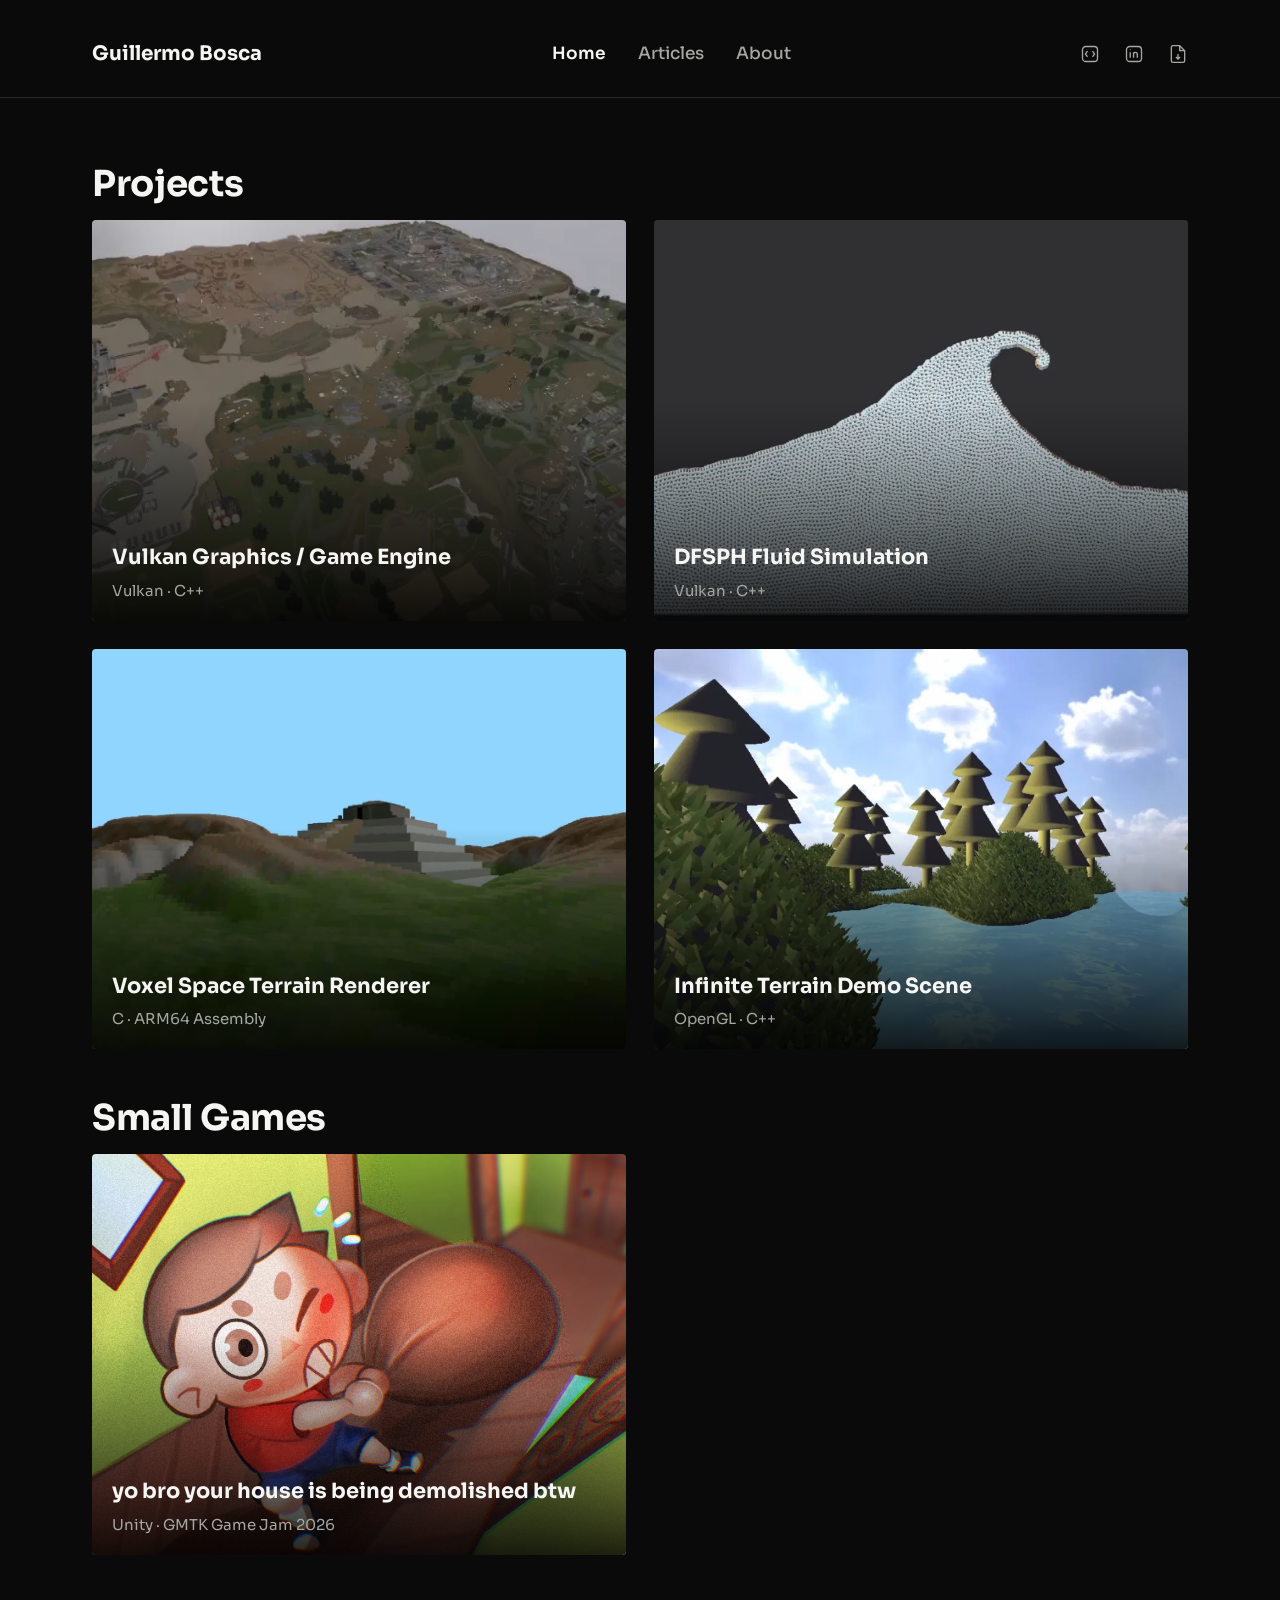
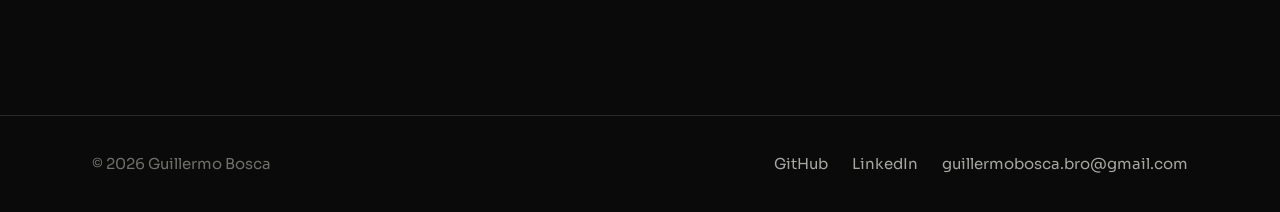
==== index.html @ 236671df "website" ====
<!DOCTYPE html>
<html lang="en">
<head>
<meta charset="UTF-8">
<meta name="viewport" content="width=device-width, initial-scale=1.0">
<title>Guillermo Bosca — Graphics &amp; Engine Programmer</title>
<meta name="description" content="Portfolio of Guillermo Bosca — graphics and game engine programmer working with Vulkan, OpenGL and low-level systems.">
<link rel="stylesheet" href="css/style.css">
</head>
<body>

<header class="site-header">
  <div class="wrap">
    <a href="index.html" class="logo">Guillermo Bosca</a>

    <nav class="main-nav" aria-label="Primary">
      <a href="index.html" class="active">Home</a>
      <a href="articles.html">Articles</a>
      <a href="about.html">About</a>
    </nav>

    <div class="header-icons">
      <a class="icon-link" href="https://github.com/kenhacodes" target="_blank" rel="noopener" aria-label="GitHub">
        <svg viewBox="0 0 24 24" fill="none" stroke="currentColor" stroke-width="1.6"><rect x="3" y="3" width="18" height="18" rx="4"/><path d="M9 8.5 6.5 12 9 15.5M15 8.5 17.5 12 15 15.5"/></svg>
      </a>
      <a class="icon-link" href="https://linkedin.com/in/guillermo-bosca" target="_blank" rel="noopener" aria-label="LinkedIn">
        <svg viewBox="0 0 24 24" fill="none" stroke="currentColor" stroke-width="1.6"><rect x="3" y="3" width="18" height="18" rx="4"/><line x1="7.5" y1="10" x2="7.5" y2="16.5"/><circle cx="7.5" cy="7" r="0.6" fill="currentColor" stroke="none"/><path d="M11.5 16.5V10M11.5 12.5c0-1.5 1-2.5 2.3-2.5 1.3 0 2.2.9 2.2 2.5v4"/></svg>
      </a>
      <a class="icon-link" href="assets/cv/Guillermo_Bosca_CV.pdf" target="_blank" rel="noopener" aria-label="Download CV (PDF)">
        <svg viewBox="0 0 24 24" fill="none" stroke="currentColor" stroke-width="1.6"><path d="M14 2H6a2 2 0 0 0-2 2v16a2 2 0 0 0 2 2h12a2 2 0 0 0 2-2V8z"/><path d="M14 2v6h6"/><path d="M12 12v6M9.5 15.5 12 18l2.5-2.5"/></svg>
      </a>
    </div>

    <button class="nav-toggle" aria-label="Toggle menu">
      <svg width="20" height="20" viewBox="0 0 24 24" fill="none" stroke="currentColor" stroke-width="2"><line x1="3" y1="6" x2="21" y2="6"/><line x1="3" y1="12" x2="21" y2="12"/><line x1="3" y1="18" x2="21" y2="18"/></svg>
    </button>
  </div>
</header>

<main class="wrap">

  <h1>
    <br>
    Projects
</h1>

  <div class="project-grid">

    <!-- Each card: put a cover image at the src below, and (optionally) a
         short muted video at data-hover-src to autoplay on hover. -->
    <a class="card" href="projects/vulkan-engine.html">
      <div class="card-media">
        
        <img src="assets/img/covers/cover_ghostengine.webp" alt="" onerror="this.style.display='none'">
        <video data-hover-src="assets/img/covers/previewghost.mp4" muted loop playsinline></video>
      </div>
      <div class="card-scrim"></div>
      <div class="card-copy">
        <div class="t">Vulkan Graphics / Game Engine</div>
        <div class="s">Vulkan · C++ </div>
      </div>
    </a>

    <a class="card" href="projects/fluid-sim.html">
      <div class="card-media">
        <div class="media-placeholder">
          <svg viewBox="0 0 24 24" fill="none" stroke="currentColor" stroke-width="1.4"><rect x="3" y="3" width="18" height="18" rx="2"/><circle cx="8.5" cy="8.5" r="1.5"/><path d="M21 15l-5-5L5 21"/></svg>
          <span>Add image</span>
        </div>
        <img src="assets/img/covers/cover_fluid.webp" alt="" onerror="this.style.display='none'">
        <video data-hover-src="assets/img/covers/previewfluid.mp4" muted loop playsinline></video>
      </div>
      <div class="card-scrim"></div>
      <div class="card-copy">
        <div class="t">DFSPH Fluid Simulation </div>
        <div class="s">Vulkan · C++ </div>
      </div>
    </a>

    <a class="card" href="projects/voxel-terrain.html">
      <div class="card-media">
        <div class="media-placeholder">
          <svg viewBox="0 0 24 24" fill="none" stroke="currentColor" stroke-width="1.4"><rect x="3" y="3" width="18" height="18" rx="2"/><circle cx="8.5" cy="8.5" r="1.5"/><path d="M21 15l-5-5L5 21"/></svg>
          <span>Add image</span>
        </div>
        <img src="assets/img/covers/covervoxel.webp" alt="" onerror="this.style.display='none'">
        <video data-hover-src="assets/img/covers/previewvoxel.mp4" muted loop playsinline></video>
      </div>
      <div class="card-scrim"></div>
      <div class="card-copy">
        <div class="t">Voxel Space Terrain Renderer</div>
        <div class="s">C · ARM64 Assembly</div>
      </div>
    </a>

    <a class="card" href="projects/infinite-terrain.html">
      <div class="card-media">
        <div class="media-placeholder">
          <svg viewBox="0 0 24 24" fill="none" stroke="currentColor" stroke-width="1.4"><rect x="3" y="3" width="18" height="18" rx="2"/><circle cx="8.5" cy="8.5" r="1.5"/><path d="M21 15l-5-5L5 21"/></svg>
          <span>Add image</span>
        </div>
        <img src="assets/img/covers/islands1.webp" alt="" onerror="this.style.display='none'">
        <video data-hover-src="assets/img/covers/previewislands.mp4" muted loop playsinline></video>
      </div>
      <div class="card-scrim"></div>
      <div class="card-copy">
        <div class="t">Infinite Terrain Demo Scene</div>
        <div class="s">OpenGL · C++</div>
      </div>
    </a>

  </div>

<h1>
  Small Games
</h1>

 <div class="project-grid">

    <!--
      <a class="card" href="projects/reboot.html">
        <div class="card-media">
          
        <img src="assets/img/covers/reboot.webp" alt="" onerror="this.style.display='none'">
        <video data-hover-src="" muted loop playsinline></video>
      </div>
      <div class="card-scrim"></div>
      <div class="card-copy">
        <div class="t">Reboot</div>
        <div class="s">Unity · GMTK Game Jam 2025 </div>
      </div>
    </a>
    -->

    <a class="card" href="https://kenhanice.itch.io/yo-bro-your-house-is-being-demolished-btw">
      <div class="card-media">
       
        <img src="assets/img/covers/brocover.webp" alt="" onerror="this.style.display='none'">
        <video data-hover-src="assets/img/gallery/fluid-sim-preview.mp4" muted loop playsinline></video>
      </div>
      <div class="card-scrim"></div>
      <div class="card-copy">
        <div class="t"> yo bro your house is being demolished btw </div>
        <div class="s">Unity · GMTK Game Jam 2026 </div>
      </div>
    </a>


  </div>

</main>

<footer class="site-footer">
  <div class="wrap">
    <p>&copy; 2026 Guillermo Bosca</p>
    <div class="footer-links">
      <a href="https://github.com/kenhacodes" target="_blank" rel="noopener">GitHub</a>
      <a href="https://linkedin.com/in/guillermo-bosca" target="_blank" rel="noopener">LinkedIn</a>
      <a href="mailto:guillermobosca.bro@gmail.com">guillermobosca.bro@gmail.com</a>
    </div>
  </div>
</footer>

<script src="js/main.js"></script>
</body>
</html>
---- css/style.css ----
/* ==========================================================================
   Guillermo Bosca — Portfolio
   Minimal, bold, editorial. Flat dark background (add your own photo/video
   where noted), one confident type family at heavy weights, no chrome.
   ========================================================================== */

@import url('https://fonts.googleapis.com/css2?family=Sora:wght@400;500;600;700;800&display=swap');

:root{
  --bg:            #0a0a0a;
  --bg-elev-1:     #161616;
  --bg-elev-2:     #1f1f1f;
  --line:          #2a2a2a;

  --text:          #f5f5f3;
  --text-muted:    #a6a6a3;
  --text-dim:      #6f6f6c;

  --accent:        #ffb020;

  --font: 'Sora', 'Helvetica Neue', Arial, sans-serif;

  --radius: 4px;
  --header-h: 88px;
  --maxw: 1160px;
}

*, *::before, *::after{ box-sizing: border-box; }
html{ scroll-behavior: smooth; font-size: 17px; }
/*
body{
  margin:0;
  background: var(--bg);
  color: var(--text);
  font-family: var(--font);
  font-size: 1.05rem;
  line-height: 1.6;
  -webkit-font-smoothing: antialiased;
}
*/
body{
  margin:0;
  padding-top: 10px;
  background: var(--bg) url("../assets/img/gallery/fondo7.png") top center / 100% auto no-repeat scroll;
  color: var(--text);
  font-family: var(--font);
  font-size: 1.05rem;
  line-height: 1.6;
  -webkit-font-smoothing: antialiased;
}

img{ max-width:100%; display:block; }
a{ color: inherit; text-decoration: none; }
ul{ margin:0; padding:0; list-style:none; }
h1,h2,h3,h4{ font-family: var(--font); font-weight:700; margin:0; letter-spacing:-0.01em; }
p{ margin:0; }
button{ font-family: var(--font); }

::selection{ background: var(--accent); color:#0a0a0a; }

:focus-visible{
  outline: 2px solid var(--accent);
  outline-offset: 3px;
}

.wrap{
  max-width: var(--maxw);
  margin: 0 auto;
  padding: 0 32px;
}

/* ---------- Header ---------- */
.site-header{
  position: sticky;
  top:0;
  z-index: 100;
  height: var(--header-h);
  display:flex;
  align-items:center;
  background: var(--bg);
  border-bottom: 1px solid var(--line);
}
.site-header .wrap{
  width:100%;
  display:flex;
  align-items:center;
  justify-content:space-between;
  gap: 24px;
}
.logo{
  font-size: 20px;
  font-weight: 700;
  color: var(--text);
  white-space: nowrap;
}

.main-nav{
  display:flex;
  gap: 32px;
}
.main-nav a{
  font-size: 17px;
  font-weight: 500;
  color: var(--text-muted);
  transition: color .15s ease;
}
.main-nav a:hover{ color: var(--text); }
.main-nav a.active{ color: var(--text); font-weight: 600; }

.header-icons{
  display:flex;
  align-items:center;
  gap: 24px;
}
.icon-link{
  display:flex;
  align-items:center;
  gap:8px;
  color: var(--text-muted);
  font-size: 15px;
  font-weight: 500;
  transition: color .15s ease;
}
.icon-link svg{ width:20px; height:20px; }
.icon-link:hover{ color: var(--text); }

.nav-toggle{ display:none; }

/* ---------- Buttons ---------- */
.btn{
  display:inline-flex;
  align-items:center;
  gap:10px;
  font-size: 16px;
  font-weight: 600;
  padding: 13px 22px;
  border-radius: var(--radius);
  border: 1px solid var(--line);
  color: var(--text);
  transition: all .15s ease;
}
.btn:hover{ border-color: var(--text); }
.btn.primary{ background: var(--text); border-color: var(--text); color:#0a0a0a; }
.btn.primary:hover{ background: var(--accent); border-color: var(--accent); }
.btn svg{ width:18px; height:18px; }

/* ---------- Footer ---------- */
.site-footer{
  border-top: 1px solid var(--line);
  margin-top: 120px;
  padding: 36px 0;
}
.site-footer .wrap{
  display:flex;
  justify-content:space-between;
  align-items:center;
  flex-wrap:wrap;
  gap:16px;
}
.site-footer p{ font-size: 15px; color: var(--text-dim); }
.footer-links{ display:flex; gap:24px; }
.footer-links a{ font-size:15px; color:var(--text-muted); }
.footer-links a:hover{ color: var(--text); }

/* ---------- Home hero ---------- */
.hero{ padding: 64px 0 48px; }
.hero h1{ font-size: clamp(38px, 6vw, 60px); }
.hero .role{
  font-size: 20px;
  color: var(--text-muted);
  margin-top: 10px;
}

/* ---------- Project grid / cards ---------- */
.project-grid{
  display:grid;
  grid-template-columns: repeat(2, 1fr);
  gap: 28px;
  padding: 8px 0 40px;
}
.card{
  position:relative;
  display:block;
  border-radius: var(--radius);
  overflow:hidden;
  background: var(--bg-elev-1);
}
.card-media{
  position:relative;
  aspect-ratio: 4/3;
  overflow:hidden;
  background: var(--bg-elev-1);
}
.card-media img,
.card-media video{
  position:absolute; inset:0;
  width:100%; height:100%;
  object-fit: cover;
  transition: transform .5s cubic-bezier(.2,.7,.2,1), opacity .35s ease;
}
.card-media video{ opacity:0; }
.card:hover .card-media img{ transform: scale(1.04); }
.card:hover .card-media video{ opacity:1; }

.media-placeholder{
  position:absolute; inset:0;
  display:flex; flex-direction:column; align-items:center; justify-content:center;
  gap:10px;
  color: var(--text-dim);
}
.media-placeholder svg{ width:34px; height:34px; }
.media-placeholder span{ font-size:14px; font-weight:500; }

.card-scrim{
  position:absolute; inset:0;
  background: linear-gradient(180deg, transparent 45%, rgba(0,0,0,.85) 100%);
  z-index:2;
}
.card-copy{
  position:absolute;
  left:20px; right:20px; bottom:18px;
  z-index:3;
}
.card-copy .t{ font-size:21px; font-weight:700; color:var(--text); }
.card-copy .s{ font-size:15px; color: var(--text-muted); margin-top:4px; }

/* ---------- About page ---------- */
.about-row{
  display:flex;
  gap: 40px;
  align-items:flex-start;
  margin-top: 44px;
}
.avatar-block{
  flex: 0 0 180px;
  width: 180px;
  height: 180px;
  border-radius: var(--radius);
  background: var(--bg-elev-1);
  overflow:hidden;
  position:relative;
}
.avatar-block img{ position:absolute; inset:0; width:100%; height:100%; object-fit:cover; }
.about-bio{ flex:1; min-width:0; }
.about-bio p{ font-size:20px; color:var(--text); line-height:1.75; margin-bottom:20px; max-width: 62ch; }
.about-bio strong{ font-weight:700; }

.contact-row{ display:flex; flex-wrap:wrap; gap:14px; margin-top:24px; }

.skills-section{ margin-top: 64px; }
.skill-block{ margin-bottom: 40px; }
.skill-block h3{ font-size:22px; margin-bottom:18px; }

.skill-list{ display:flex; flex-wrap:wrap; column-gap:32px; row-gap:14px; }
.skill-item{ display:inline-flex; align-items:center; gap:9px; font-size:17px; color:var(--text); }
.skill-item svg{ width:16px; height:16px; color: var(--accent); flex-shrink:0; }

.langs-row{ display:flex; gap:40px; flex-wrap:wrap; }
.langs-row div .name{ font-size:18px; font-weight:600; color:var(--text); margin-bottom:4px;}
.langs-row div .lvl{ font-size:15px; color:var(--text-muted); }

.section-head{ margin: 72px 0 8px; }
.section-head h2{ font-size: 26px; }

/* company / education rows */
.entry-list{ margin-top: 8px; }
.entry-row{
  display:flex;
  align-items:center;
  gap: 22px;
  padding: 26px 0;
  border-top: 1px solid var(--line);
}
.entry-list .entry-row:last-child{ border-bottom: 1px solid var(--line); }
.entry-logo{
  position:relative;
  flex: 0 0 64px;
  width:64px; height:64px;
  border-radius: var(--radius);
  background: var(--bg-elev-1);
  display:flex; align-items:center; justify-content:center;
  color: var(--text-dim);
  overflow:hidden;
}
.entry-logo svg{ width:26px; height:26px; }
.entry-logo img{ position:absolute; inset:0; width:100%; height:100%; object-fit:cover; }
.entry-body{ flex:1; min-width:0; }
.entry-body .role{ font-size:20px; font-weight:700; color:var(--text); }
.entry-body .org{ font-size:17px; color:var(--text-muted); margin-top:2px; }
.entry-body p.desc{ font-size:16px; color:var(--text-muted); line-height:1.7; margin-top:10px; max-width:60ch; }
.entry-period{ flex: 0 0 auto; font-size:16px; color:var(--text-dim); white-space:nowrap; margin-left:auto; padding-left:16px; }

/* ---------- Project detail page ---------- */
.project-hero{
  margin-top: 0;
  padding: 72px 0 56px;
  position:relative;
  border-bottom: 1px solid var(--line);
}
.project-hero-bg{
  position:absolute; inset:0;
  background: var(--bg-elev-1);
  z-index:0;
  overflow:hidden;
}
.project-hero-bg img{
  position:absolute; inset:0;
  width:100%; height:100%;
  object-fit: cover;
}
.project-hero-bg::after{
  content:'';
  position:absolute; inset:0;
  background: linear-gradient(180deg, rgba(10,10,10,.35), rgba(10,10,10,.85));
}
.project-hero .wrap{ position:relative; z-index:1; }

.return-link{
  display:inline-block;
  font-size: 15px;
  font-weight:600;
  letter-spacing: 0.06em;
  text-transform: uppercase;
  color: var(--text-muted);
  margin-bottom: 32px;
}
.return-link:hover{ color: var(--text); }

.project-hero h1{ font-size: clamp(36px, 6vw, 68px); max-width: 20ch; }
.project-hero .subtitle{ font-size: 22px; color: var(--text-muted); margin-top: 12px; }

.project-video{
  margin-top: 44px;
  position: relative;
  width: 100%;
  aspect-ratio: 16/9;
  border-radius: var(--radius);
  overflow: hidden;
  background: var(--bg-elev-1);
}
.project-video iframe{
  position: absolute;
  inset: 0;
  width: 100%;
  height: 100%;
  border: 0;
}

.meta-lines{ margin-top: 44px; }
.meta-lines p{ font-size:19px; color:var(--text-muted); margin-bottom:8px; }
.meta-lines p strong{ color:var(--text); font-weight:700; }

.project-description{ margin-top: 36px; max-width: 74ch; }
.project-description p{ font-size:19px; color:var(--text-muted); line-height:1.85; margin-bottom:22px; }

.fact-columns{
  display:grid;
  grid-template-columns: repeat(3, 1fr);
  gap: 48px;
  margin-top: 56px;
}
.fact-col h3{ font-size:22px; margin-bottom:18px; }
.fact-col li{
  font-size:17px;
  color:var(--text-muted);
  line-height:1.6;
  margin-bottom:12px;
  padding-left: 18px;
  position:relative;
}
.fact-col li::before{
  content:'';
  position:absolute; left:0; top:10px;
  width:7px; height:7px;
  border-radius:50%;
  background: var(--accent);
}

.gallery{
  margin-top: 64px;
  display:grid;
  grid-template-columns: repeat(3, 1fr);
  gap: 18px;
}
.gallery-slot{
  aspect-ratio: 4/3;
  border-radius: var(--radius);
  background: var(--bg-elev-1);
  display:flex; align-items:center; justify-content:center;
  position:relative;
  overflow:hidden;
}
.gallery-slot img{ position:absolute; inset:0; width:100%; height:100%; object-fit:cover; }

.next-project{
  margin-top: 90px;
  border-top: 1px solid var(--line);
  padding-top: 32px;
}
.next-project .k{ font-size:15px; color:var(--text-dim); margin-bottom:8px;}
.next-project a{ font-size:24px; font-weight:700; }
.next-project a:hover{ color:var(--accent); }

/* ---------- Articles ---------- */
.page-head{ padding: 56px 0 8px; }
.page-head h1{ font-size: clamp(34px, 5vw, 52px); }

.articles-list{ margin-top: 32px; }
.articles-row{
  display:flex;
  align-items:baseline;
  gap: 24px;
  padding: 28px 0;
  border-top: 1px solid var(--line);
}
.articles-list .articles-row:last-child{ border-bottom: 1px solid var(--line); }
.articles-row .date{ font-size:15px; color:var(--text-dim); flex:0 0 90px; }
.articles-row .title{ font-size:22px; font-weight:700; flex:1; }
.articles-row:hover .title{ color:var(--accent); }

.empty-state{
  margin-top: 40px;
  padding: 72px 0;
}
.empty-state h3{ font-size:22px; margin-bottom:10px; }
.empty-state p{ font-size:17px; color:var(--text-muted); max-width:50ch; }

/* articles post template */
.post-head{ padding: 56px 0 0; max-width: 76ch; }
.post-head h1{ font-size: clamp(32px,5vw,50px); margin: 14px 0 16px; }
.post-meta{ display:flex; gap:20px; font-size:15px; color:var(--text-dim); }
.post-cover{
  margin-top: 40px;
  aspect-ratio: 16/8;
  border-radius: var(--radius);
  overflow:hidden;
  background: var(--bg-elev-1);
}
.post-body{ max-width: 72ch; margin: 48px auto 0; }
.post-body p{ font-size:19px; color:var(--text-muted); line-height:1.85; margin-bottom:22px; }
.post-body h2{ font-size:26px; margin: 42px 0 16px; }
.post-body blockquote{
  border-left:3px solid var(--accent);
  padding-left:22px; margin: 30px 0;
  font-size:20px; color: var(--text);
}
.post-body code{ background:var(--bg-elev-1); padding:2px 6px; border-radius:3px; font-size:16px; }
.post-body pre{ background:var(--bg-elev-1); border-radius:var(--radius); padding:20px; overflow:auto; margin:24px 0; }
.post-body pre code{ background:none; padding:0; }

/* ---------- Responsive ---------- */
@media (max-width: 860px){
  .project-grid{ grid-template-columns: 1fr; }
  .fact-columns{ grid-template-columns: 1fr; gap:32px; }
  .gallery{ grid-template-columns: repeat(2,1fr); }
  .about-row{ flex-direction:column; }
  .avatar-block{ width:140px; height:140px; flex-basis:140px; }
  .main-nav{ display:none; }
  .nav-toggle{
    display:flex; align-items:center; justify-content:center;
    width:40px; height:40px; color:var(--text);
  }
  body.nav-open .main-nav{
    display:flex; flex-direction:column;
    position:fixed; top: var(--header-h); left:0; right:0;
    background: var(--bg); border-bottom:1px solid var(--line);
    padding: 8px 32px 20px; gap:4px; z-index:99;
  }
  .body.nav-open .main-nav a{ padding: 10px 0; }
  .entry-row{ flex-wrap:wrap; }
  .entry-period{ margin-left:0; flex-basis:100%; padding-left:86px; margin-top:-8px; }
}
@media (max-width: 540px){
  .wrap{ padding: 0 20px; }
  .gallery{ grid-template-columns: 1fr; }
  .articles-row{ flex-direction:column; gap:6px; }
  .articles-row .date{ flex-basis:auto; }
}

@media (prefers-reduced-motion: reduce){
  *{ animation-duration: 0.001ms !important; animation-iteration-count: 1 !important; transition-duration: 0.001ms !important; }
  html{ scroll-behavior: auto; }
}
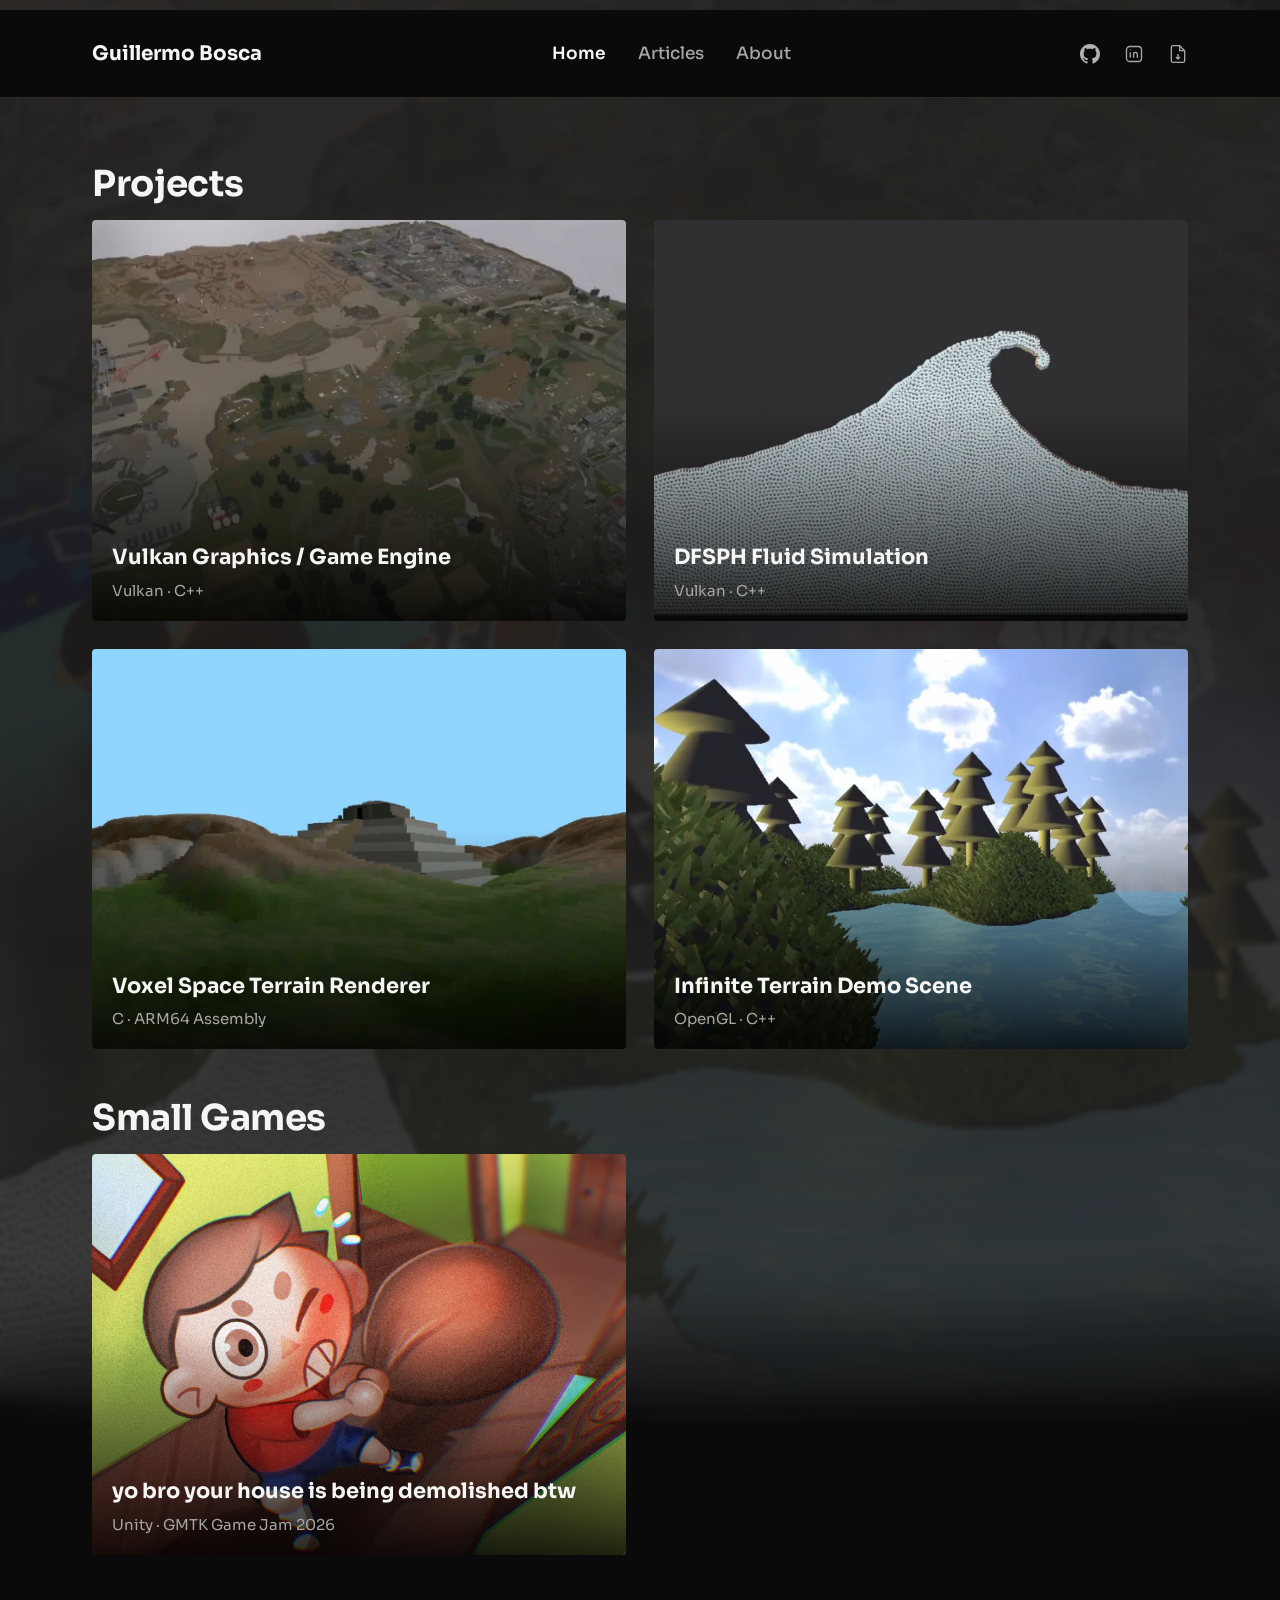
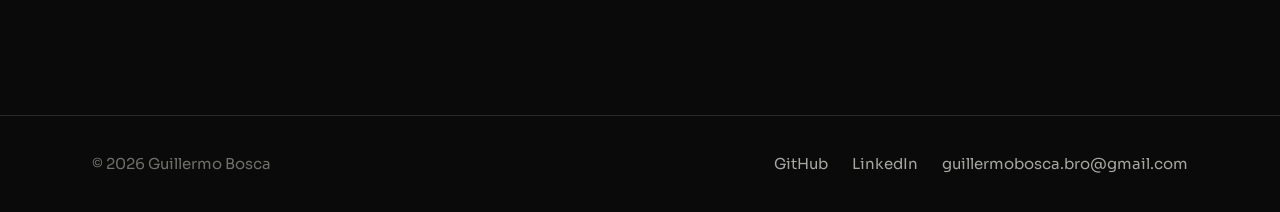
==== commit d9a66d8d: "github icon changed" ====
--- a/index.html
+++ b/index.html
@@ -21,7 +21,7 @@
 
     <div class="header-icons">
       <a class="icon-link" href="https://github.com/kenhacodes" target="_blank" rel="noopener" aria-label="GitHub">
-        <svg viewBox="0 0 24 24" fill="none" stroke="currentColor" stroke-width="1.6"><rect x="3" y="3" width="18" height="18" rx="4"/><path d="M9 8.5 6.5 12 9 15.5M15 8.5 17.5 12 15 15.5"/></svg>
+        <img src="assets/img/logos/github.svg" alt="GitHub">
       </a>
       <a class="icon-link" href="https://linkedin.com/in/guillermo-bosca" target="_blank" rel="noopener" aria-label="LinkedIn">
         <svg viewBox="0 0 24 24" fill="none" stroke="currentColor" stroke-width="1.6"><rect x="3" y="3" width="18" height="18" rx="4"/><line x1="7.5" y1="10" x2="7.5" y2="16.5"/><circle cx="7.5" cy="7" r="0.6" fill="currentColor" stroke="none"/><path d="M11.5 16.5V10M11.5 12.5c0-1.5 1-2.5 2.3-2.5 1.3 0 2.2.9 2.2 2.5v4"/></svg>
--- a/css/style.css
+++ b/css/style.css
@@ -121,6 +121,16 @@
   font-weight: 500;
   transition: color .15s ease;
 }
+.icon-link img {
+    width: 20px;
+    height: 20px;
+    filter: brightness(0) saturate(100%) invert(70%);
+    transition: filter .15s ease;
+}
+
+.icon-link:hover img {
+    filter: brightness(0) saturate(100%) invert(100%);
+}
 .icon-link svg{ width:20px; height:20px; }
 .icon-link:hover{ color: var(--text); }
 
@@ -143,6 +153,19 @@
 .btn.primary{ background: var(--text); border-color: var(--text); color:#0a0a0a; }
 .btn.primary:hover{ background: var(--accent); border-color: var(--accent); }
 .btn svg{ width:18px; height:18px; }
+
+.btn img{
+    width:18px;
+    height:18px;
+    display:block;
+    filter: brightness(0) saturate(100%) invert(70%);
+    transition: filter .15s ease;
+}
+
+.btn:hover img{
+    filter: brightness(0) saturate(100%) invert(100%);
+}
+
 
 /* ---------- Footer ---------- */
 .site-footer{
@@ -458,7 +481,7 @@
   .main-nav{ display:none; }
   .nav-toggle{
     display:flex; align-items:center; justify-content:center;
-    width:40px; height:40px; color:var(--text);
+    width:40px; height:40px; color:var(black);
   }
   body.nav-open .main-nav{
     display:flex; flex-direction:column;
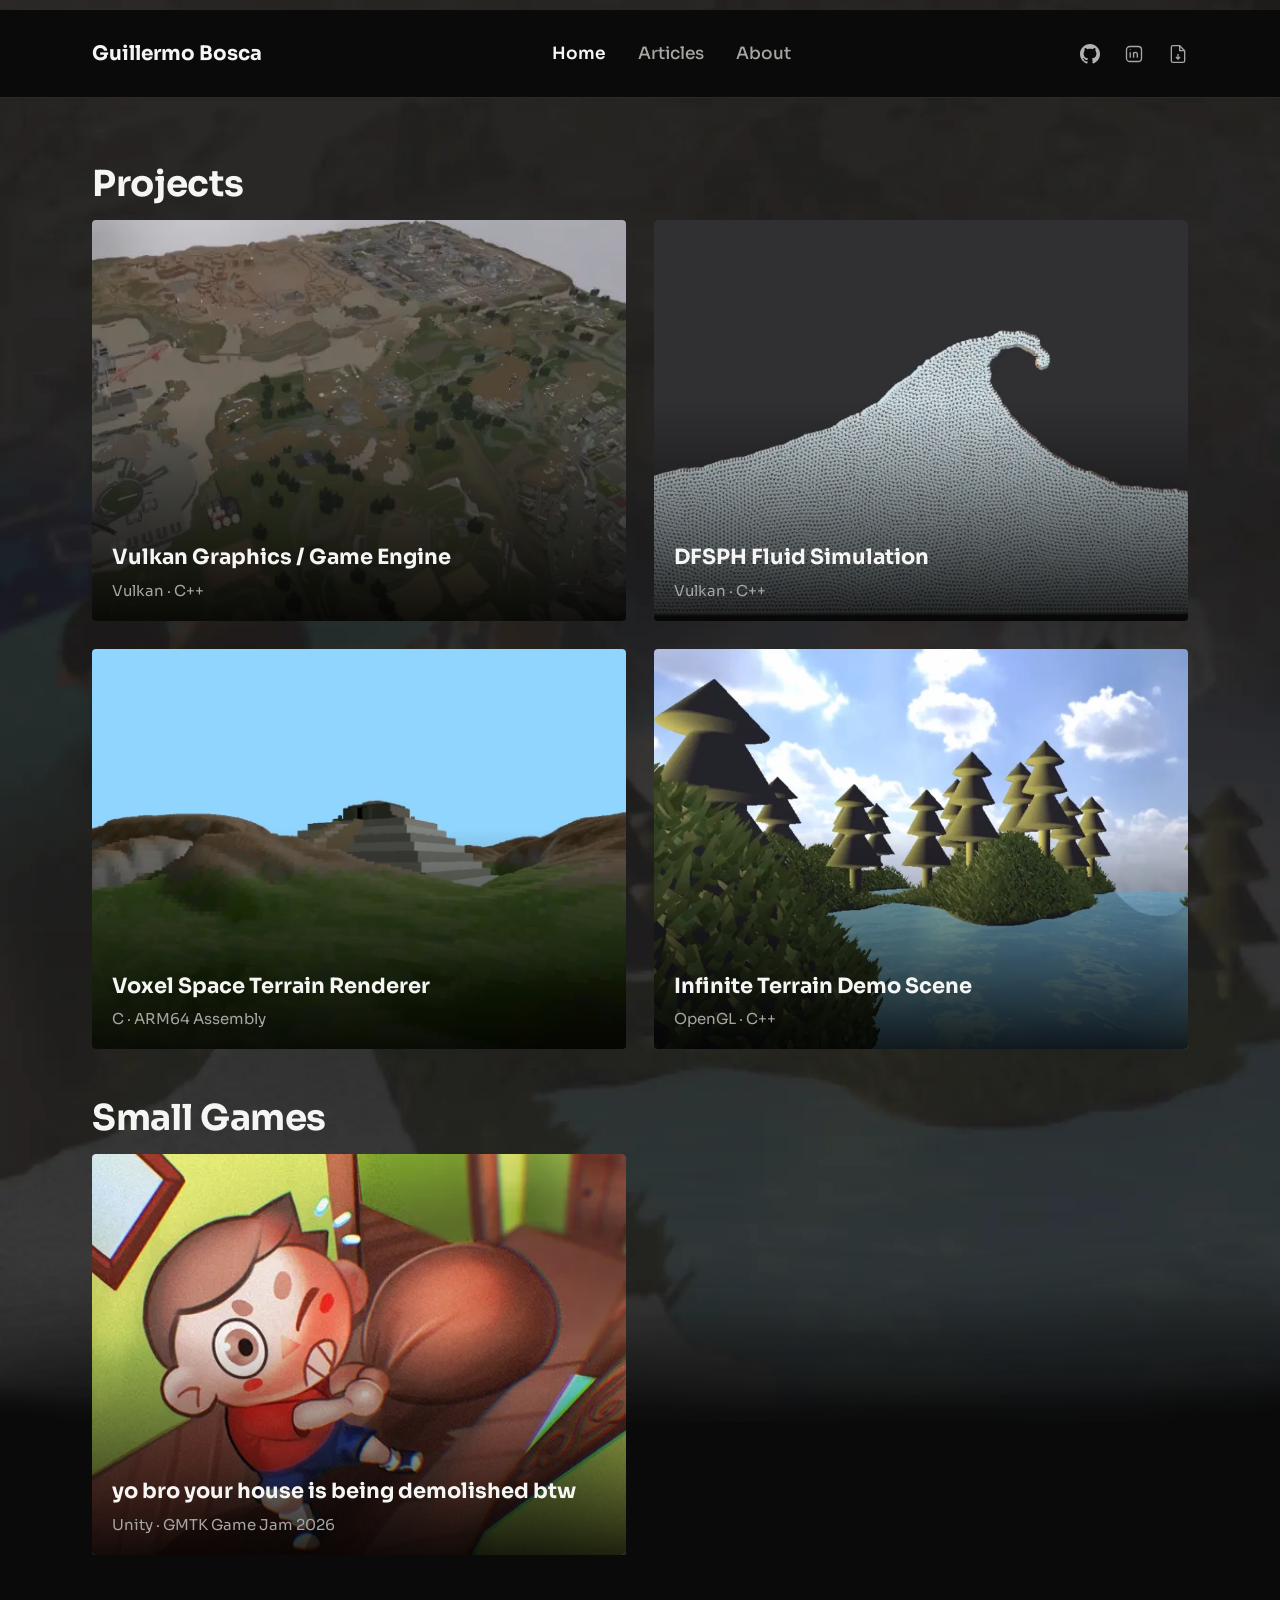
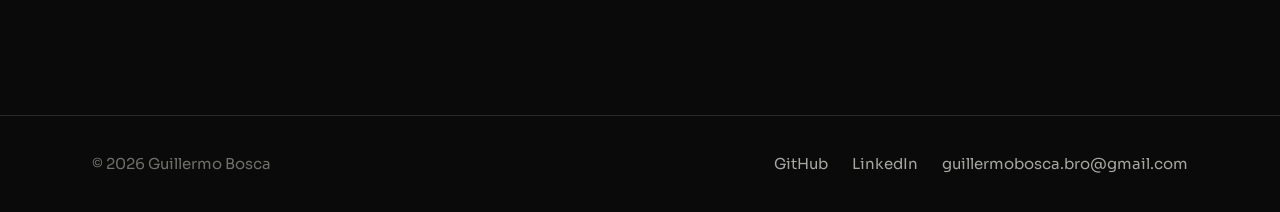
==== commit 3597a36f: "Optimization and favicon" ====
--- a/index.html
+++ b/index.html
@@ -6,6 +6,7 @@
 <title>Guillermo Bosca — Graphics &amp; Engine Programmer</title>
 <meta name="description" content="Portfolio of Guillermo Bosca — graphics and game engine programmer working with Vulkan, OpenGL and low-level systems.">
 <link rel="stylesheet" href="css/style.css">
+ <link rel="icon" type="image/x-icon" href="assets/img/gallery/cat.webp">
 </head>
 <body>
 
--- a/css/style.css
+++ b/css/style.css
@@ -41,7 +41,7 @@
 body{
   margin:0;
   padding-top: 10px;
-  background: var(--bg) url("../assets/img/gallery/fondo7.png") top center / 100% auto no-repeat scroll;
+  background: var(--bg) url("../assets/img/gallery/fondo7.webp") top center / 100% auto no-repeat scroll;
   color: var(--text);
   font-family: var(--font);
   font-size: 1.05rem;
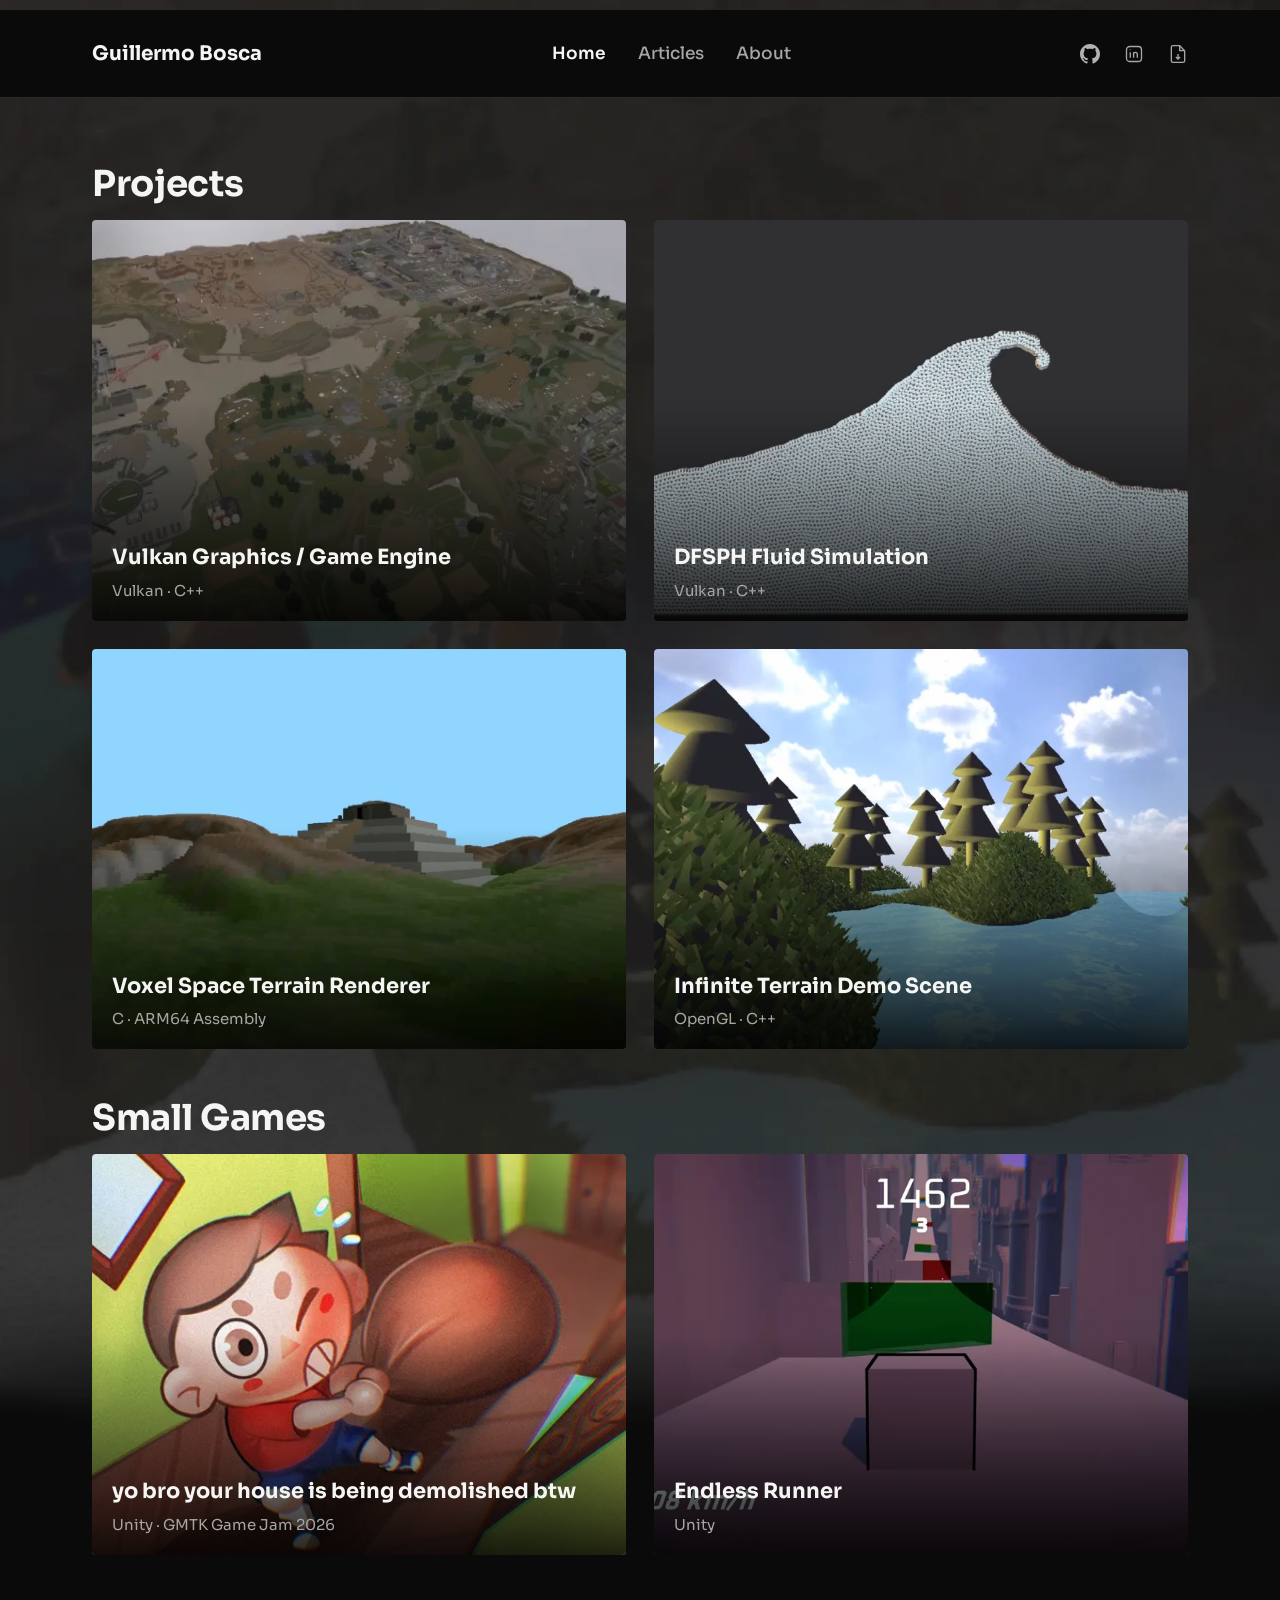
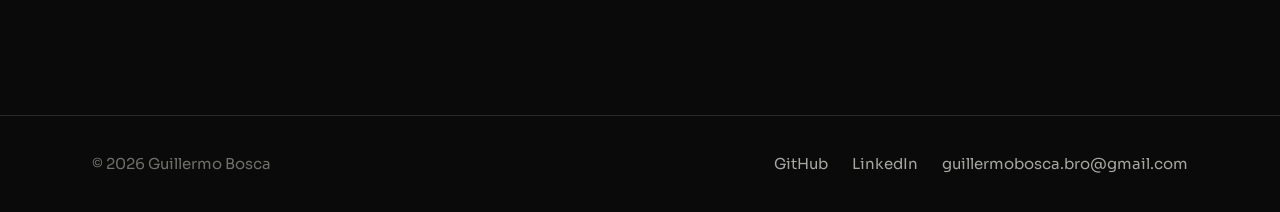
==== commit ddf89f51: "Endless runner project added" ====
--- a/index.html
+++ b/index.html
@@ -6,7 +6,7 @@
 <title>Guillermo Bosca — Graphics &amp; Engine Programmer</title>
 <meta name="description" content="Portfolio of Guillermo Bosca — graphics and game engine programmer working with Vulkan, OpenGL and low-level systems.">
 <link rel="stylesheet" href="css/style.css">
- <link rel="icon" type="image/x-icon" href="assets/img/gallery/cat.webp">
+ <link rel="icon" href="assets/img/gallery/cat.ico">
 </head>
 <body>
 
@@ -137,12 +137,25 @@
       <div class="card-media">
        
         <img src="assets/img/covers/brocover.webp" alt="" onerror="this.style.display='none'">
-        <video data-hover-src="assets/img/gallery/fluid-sim-preview.mp4" muted loop playsinline></video>
+        <video data-hover-src="assets/img/covers/prevBro.mp4" muted loop playsinline></video>
       </div>
       <div class="card-scrim"></div>
       <div class="card-copy">
         <div class="t"> yo bro your house is being demolished btw </div>
         <div class="s">Unity · GMTK Game Jam 2026 </div>
+      </div>
+    </a>
+
+    <a class="card" href="projects/infinite-runner.html">
+      <div class="card-media">
+       
+        <img src="assets/img/gallery/endless_runner_2_result.webp" alt="" onerror="this.style.display='none'">
+       <video data-hover-src="assets/img/covers/endless_runner_prev.mp4" muted loop playsinline></video>
+      </div>
+      <div class="card-scrim"></div>
+      <div class="card-copy">
+        <div class="t"> Endless Runner </div>
+        <div class="s">Unity</div>
       </div>
     </a>
 
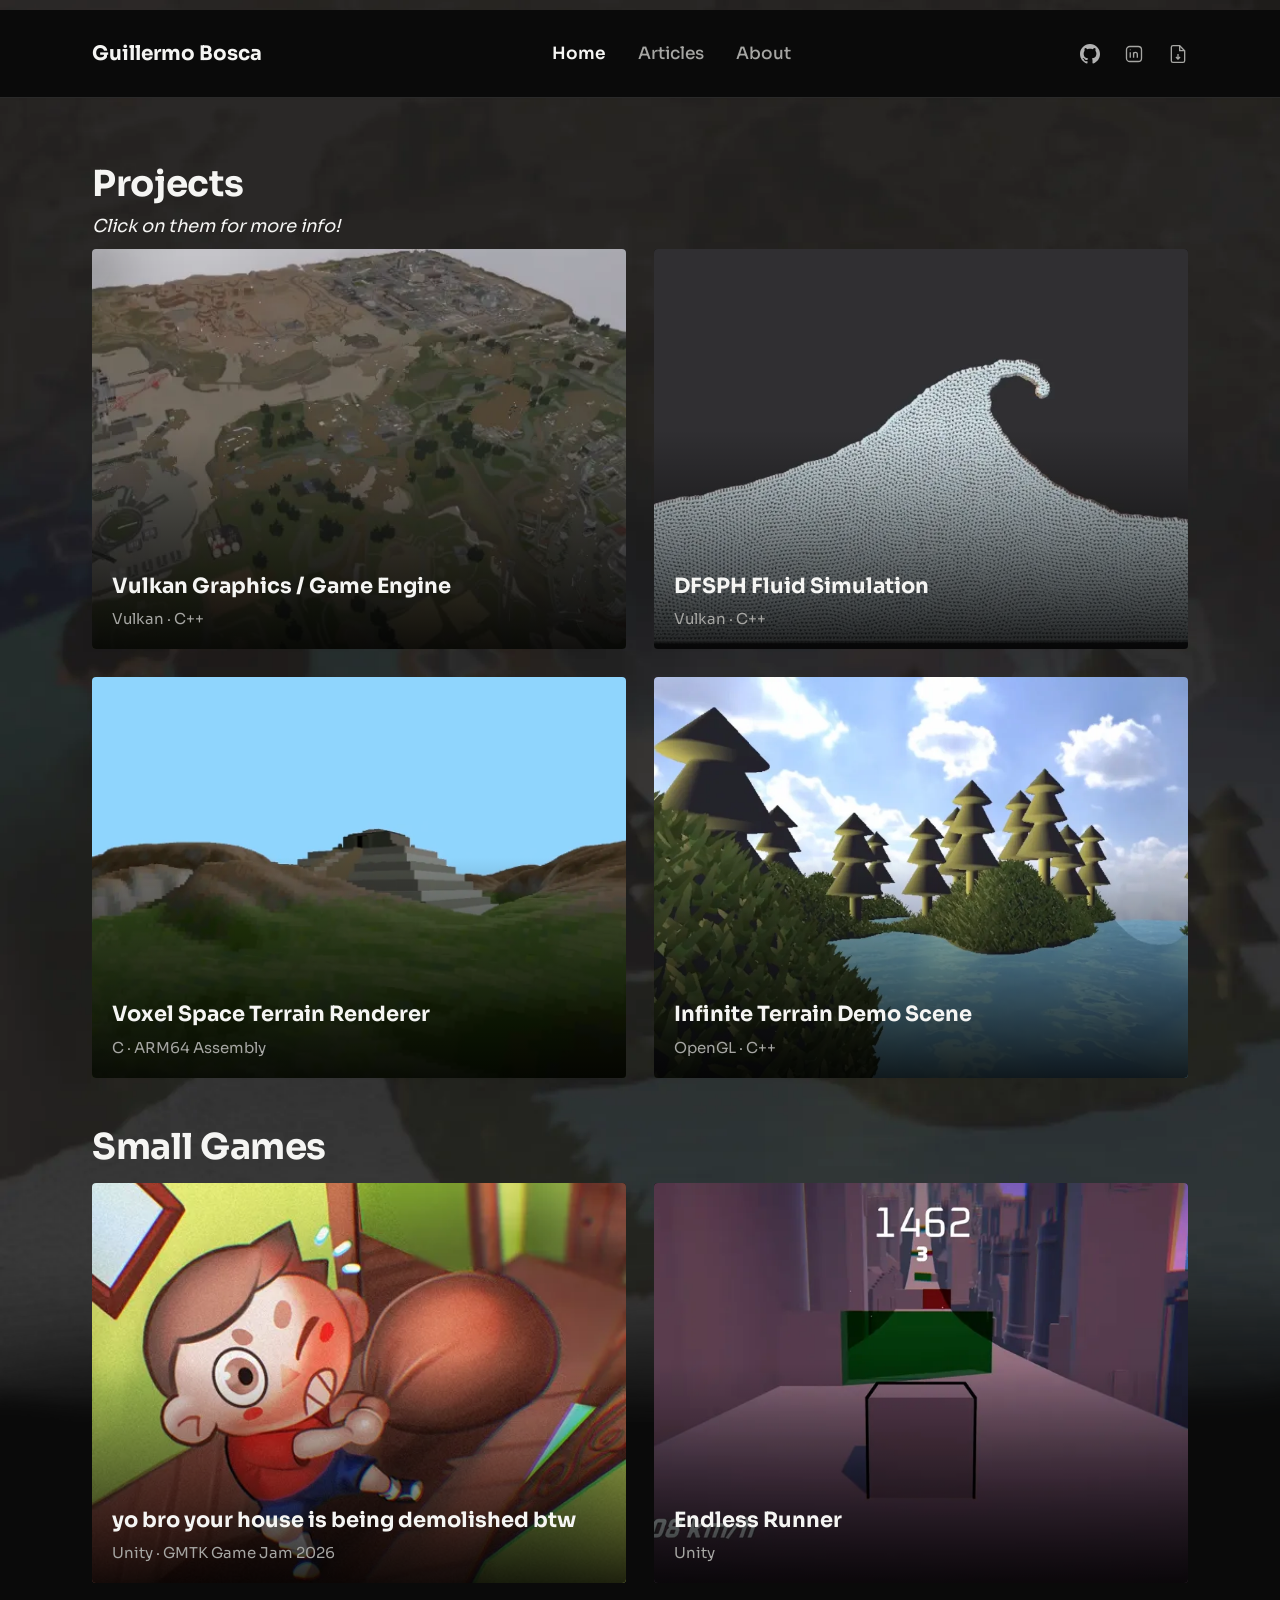
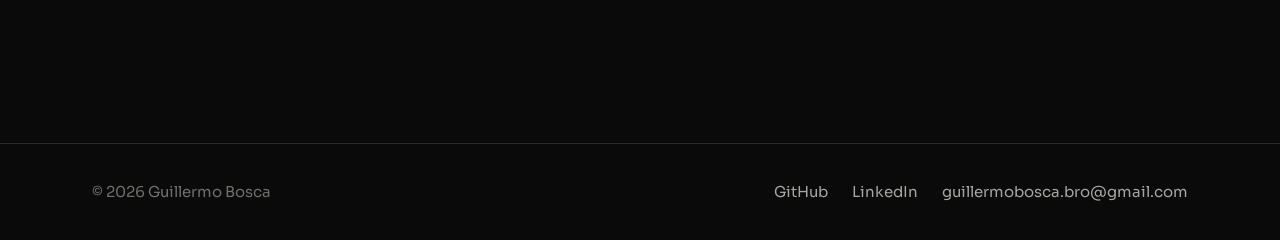
==== commit 39195949: "Accesibility and about me changes" ====
--- a/index.html
+++ b/index.html
@@ -44,7 +44,10 @@
     <br>
     Projects
 </h1>
+<i>
+  Click on them for more info!
 
+</i>
   <div class="project-grid">
 
     <!-- Each card: put a cover image at the src below, and (optionally) a
--- a/css/style.css
+++ b/css/style.css
@@ -16,7 +16,7 @@
   --text-muted:    #a6a6a3;
   --text-dim:      #6f6f6c;
 
-  --accent:        #ffb020;
+  --accent:        #96d4c8;
 
   --font: 'Sora', 'Helvetica Neue', Arial, sans-serif;
 
@@ -208,6 +208,17 @@
   overflow:hidden;
   background: var(--bg-elev-1);
 }
+.card::after{
+  content:'';
+  position:absolute; inset:0;
+  border: 2px solid var(--accent);
+  border-radius: var(--radius);
+  opacity:0;
+  transition: opacity .2s ease;
+  pointer-events:none;
+  z-index:4;
+}
+.card:hover::after{ opacity:1; }
 .card-media{
   position:relative;
   aspect-ratio: 4/3;
@@ -223,7 +234,7 @@
 }
 .card-media video{ opacity:0; }
 .card:hover .card-media img{ transform: scale(1.04); }
-.card:hover .card-media video{ opacity:1; }
+.card-media video.is-playing{ opacity:1; }
 
 .media-placeholder{
   position:absolute; inset:0;
@@ -503,4 +514,4 @@
 @media (prefers-reduced-motion: reduce){
   *{ animation-duration: 0.001ms !important; animation-iteration-count: 1 !important; transition-duration: 0.001ms !important; }
   html{ scroll-behavior: auto; }
-}
+}
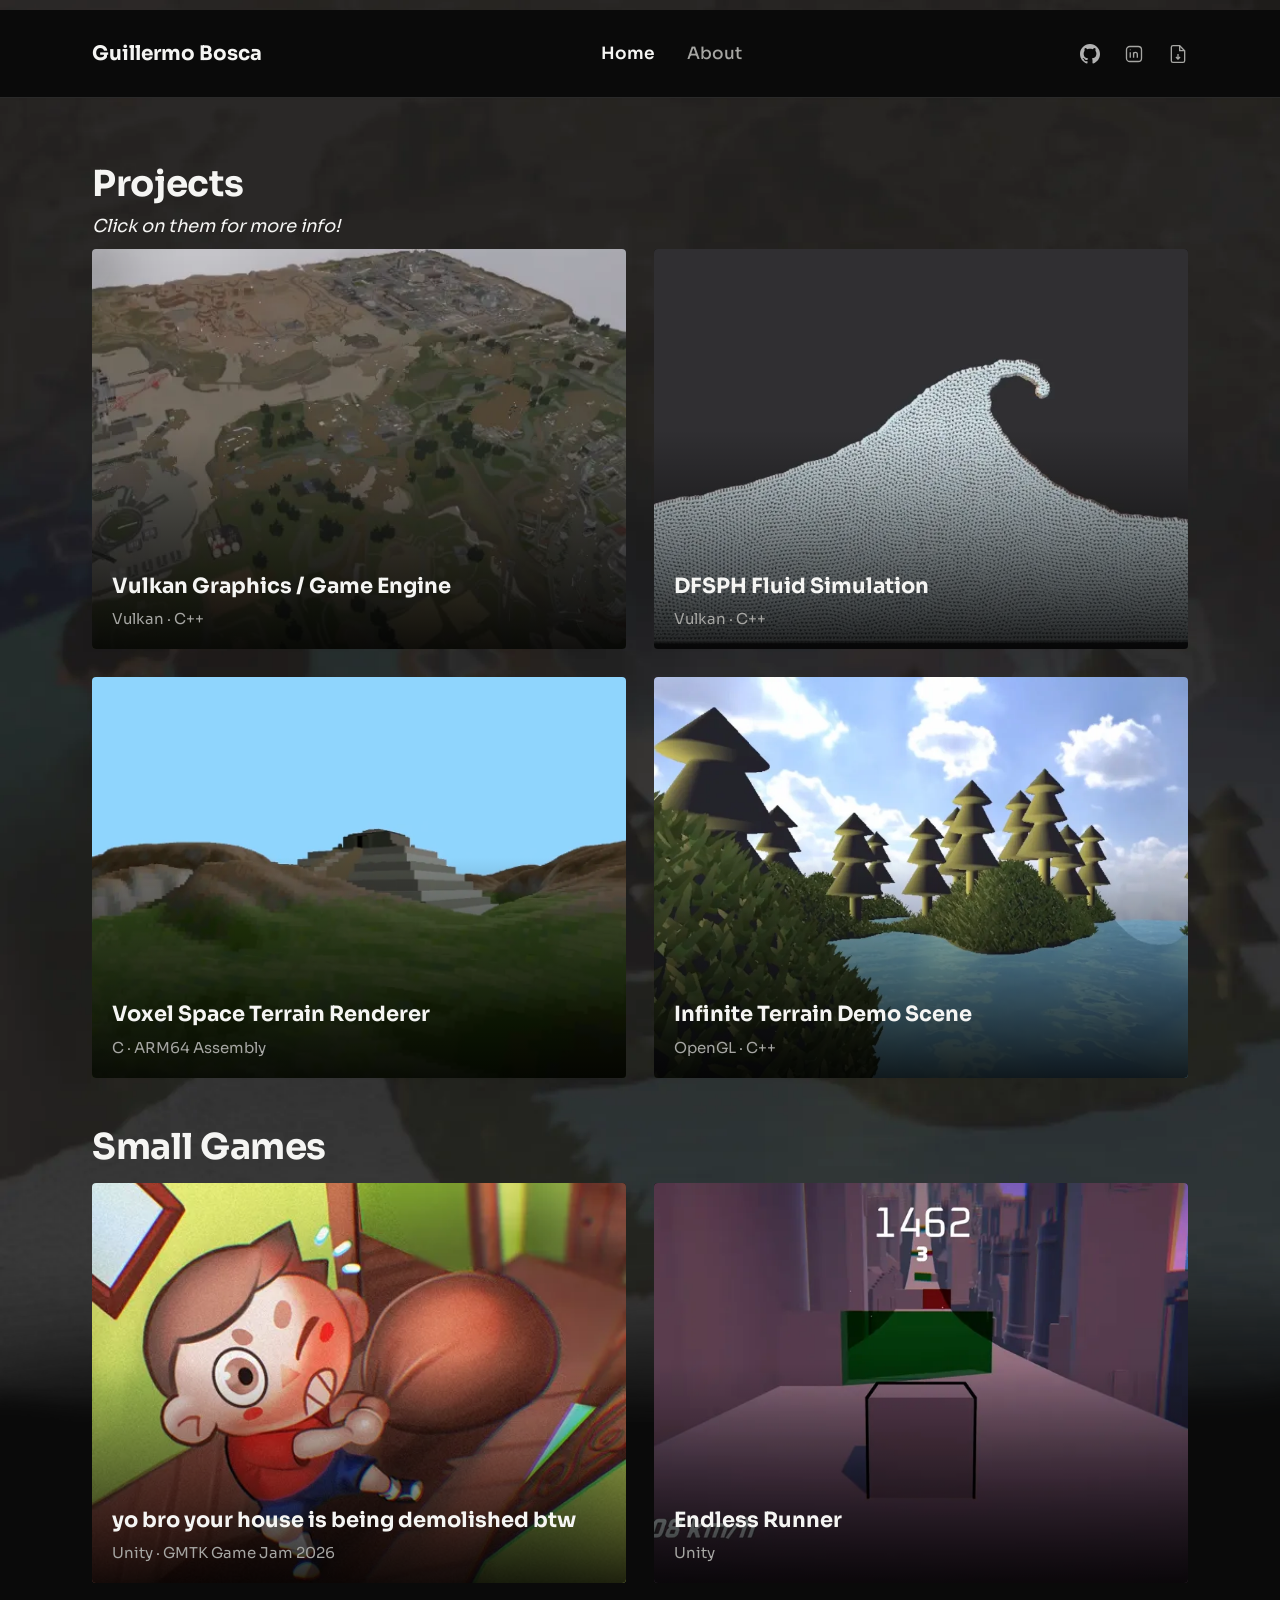
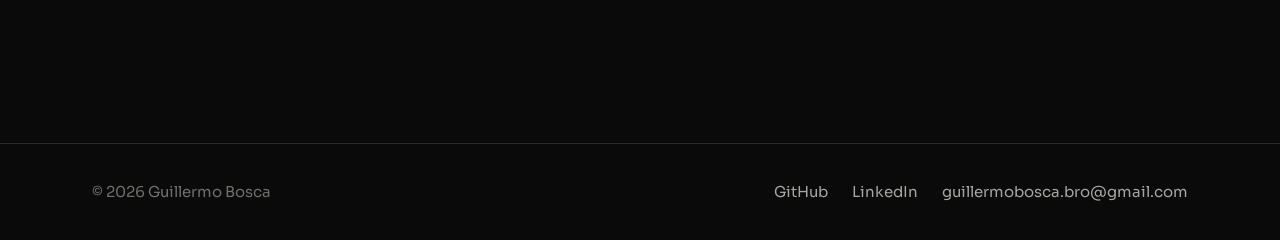
==== commit 9617c604: "Articles section commented out until I release my first article :/" ====
--- a/index.html
+++ b/index.html
@@ -16,7 +16,9 @@
 
     <nav class="main-nav" aria-label="Primary">
       <a href="index.html" class="active">Home</a>
+      <!--
       <a href="articles.html">Articles</a>
+    -->
       <a href="about.html">About</a>
     </nav>
 
